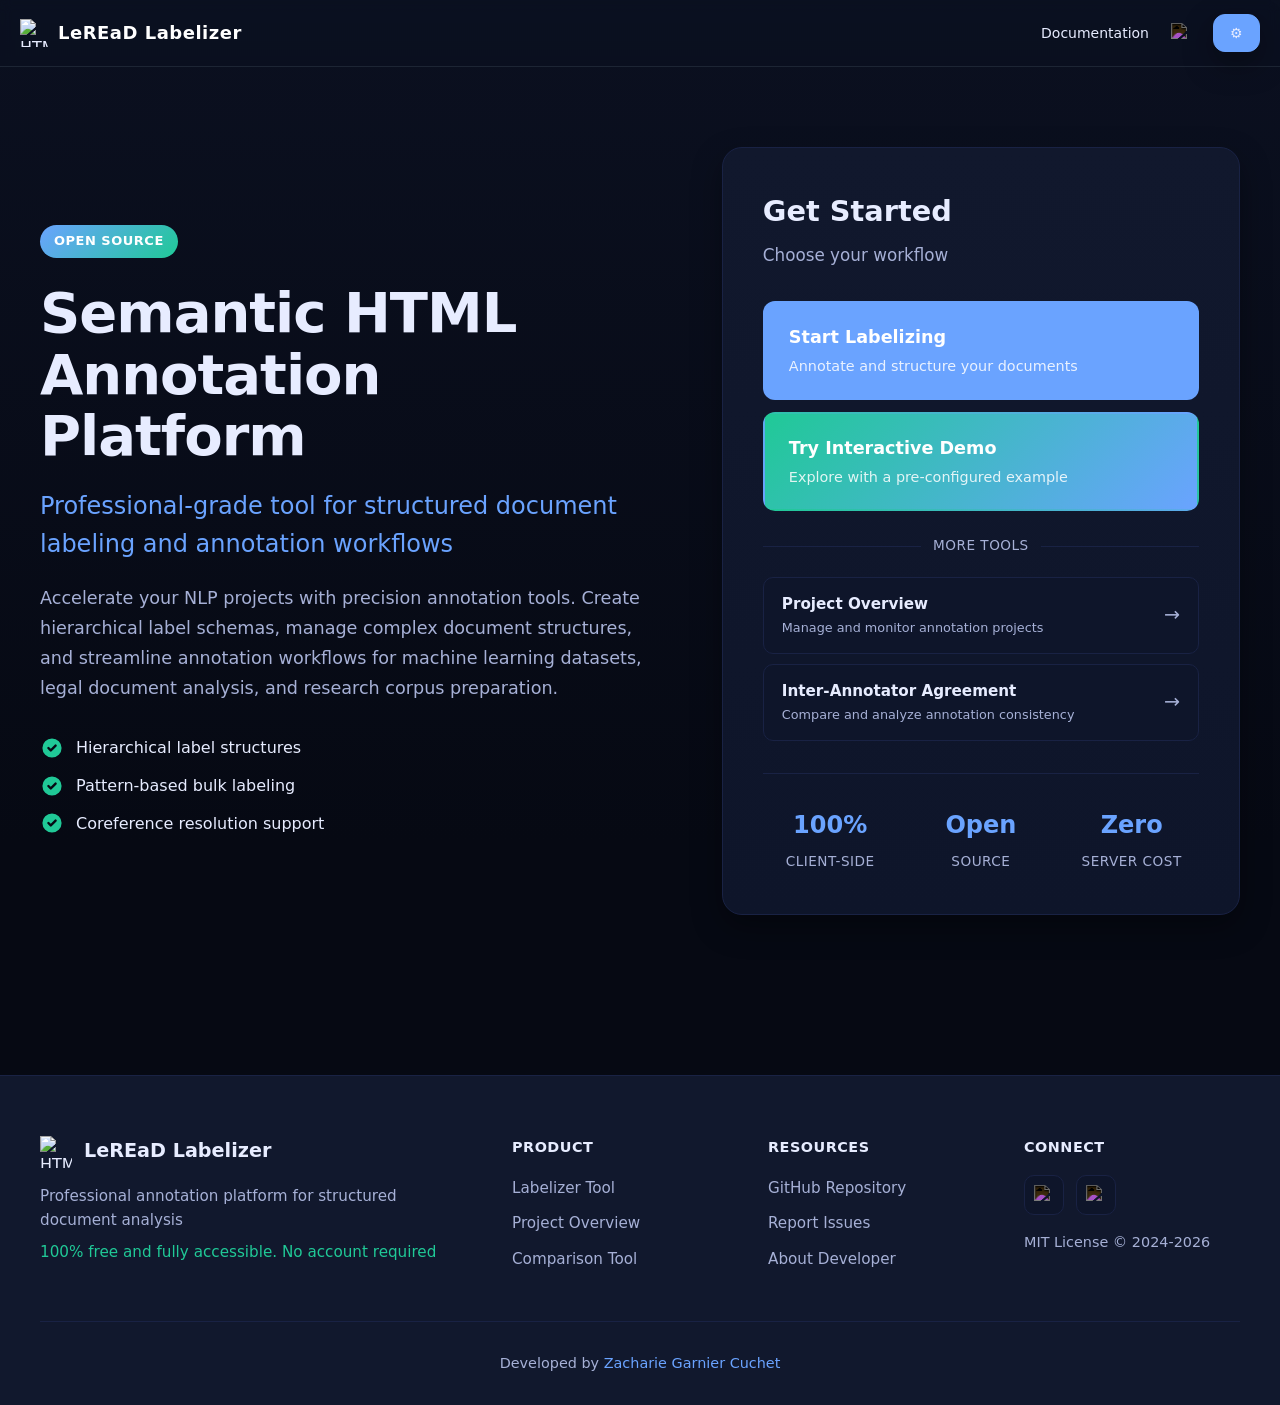
==== index.html @ 92090426 "HTMLLabelizer -> LeREaDLabelizer" ====
<!DOCTYPE html>
<html lang="en">
<head>
  <meta charset="UTF-8">
  <meta name="viewport" content="width=device-width, initial-scale=1.0">
  <title>LeREaD Labelizer - Semantic HTML Annotation Platform</title>
  <link rel="icon" type="image/png" href="assets/favicon.png">
  <style>
    :root {
      --bg: #0b1020;
      --muted: #1a2238;
      --card: #11182d;
      --card-2: #0e152a;
      --text: #e7ecff;
      --text-rgb: 231, 236, 255;
      --sub: #a6b0d6;
      --accent: #6aa3ff;
      --accent-2: #20c997;
      --danger: #ff6b6b;
      --warning: #ffd43b;
      --shadow: 0 12px 30px rgba(0,0,0,.35);
      --border: #192244;
      --hover: #1e2a49;
    }

    :root[data-theme="light"] {
      --bg: #f5f7fa;
      --muted: #e8ecf0;
      --card: #f0f4f8;
      --card-2: #e2e8f0;
      --text: #1a1a1a;
      --text-rgb: 26, 26, 26;
      --sub: #4a5568;
      --accent: #1a73e8;
      --accent-2: #137333;
      --danger: #d93025;
      --warning: #f9ab00;
      --shadow: 0 4px 12px rgba(0,0,0,.08);
      --border: #cbd5e0;
      --hover: #e2e8f0;
    }

    * {
      margin: 0;
      padding: 0;
      box-sizing: border-box;
    }

    body {
      font-family: ui-sans-serif, system-ui, -apple-system, 'Segoe UI', Roboto, Helvetica, Arial, sans-serif;
      background: linear-gradient(180deg, var(--bg), #060913 60%);
      color: var(--text);
      line-height: 1.6;
      transition: background 0.3s ease, color 0.3s ease;
      min-height: 100vh;
      display: flex;
      flex-direction: column;
    }

    :root[data-theme="light"] body {
      background: linear-gradient(180deg, var(--bg), #e8ecf0 60%);
    }

    .app-header {
      position: sticky;
      top: 0;
      z-index: 10;
      display: flex;
      align-items: center;
      gap: 16px;
      padding: 14px 20px;
      background: rgba(11,16,32,.75);
      backdrop-filter: blur(6px);
      border-bottom: 1px solid rgba(42, 52, 65, 0.6);
    }

    :root[data-theme="light"] .app-header {
      background: rgba(11,16,32,.65);
      border-bottom: 1px solid rgba(58, 68, 81, 0.4);
    }

    .brand {
      display: flex;
      align-items: center;
      gap: 10px;
      margin-right: auto;
    }

    .logo-img {
      width: 28px;
      height: 28px;
    }

    .brand h1 {
      margin: 0;
      font-size: 18px;
      letter-spacing: 0.5px;
      font-weight: 600;
      color: #ffffff !important;
    }

    .controls {
      display: flex;
      align-items: center;
      gap: 16px;
    }

    .nav-link {
      color: #e7ecff;
      text-decoration: none;
      font-size: 14px;
      font-weight: 500;
      transition: color 0.2s ease;
    }

    .nav-link:hover {
      color: #6aa3ff;
    }

    .github-link {
      display: flex;
      align-items: center;
      padding: 6px;
      border-radius: 8px;
      transition: background 0.2s ease;
    }

    .github-link:hover {
      background: rgba(255,255,255,0.1);
    }

    .github-icon {
      width: 20px;
      height: 20px;
      filter: invert(1);
    }

    :root[data-theme="light"] .github-icon {
      filter: invert(0);
    }

    button {
      border: 1px solid var(--hover);
      background: var(--muted);
      color: var(--text);
      padding: 10px 16px;
      border-radius: 12px;
      cursor: pointer;
      box-shadow: var(--shadow);
      font-size: 14px;
      font-weight: 500;
      transition: all 0.2s ease;
    }

    button:hover {
      filter: brightness(1.15);
      background: var(--hover);
    }

    .app-header button {
      background: #152043 !important;
      border: 1px solid #1e2a49 !important;
      color: #e7ecff !important;
    }

    .app-header button:hover {
      background: #1e2a49 !important;
      border-color: #6aa3ff !important;
    }

    .app-header .settings-btn {
      background: #6aa3ff !important;
      border: 1px solid #6aa3ff !important;
    }

    .app-header .settings-btn:hover {
      background: #20c997 !important;
      border-color: #20c997 !important;
    }

    .main-content {
      flex: 1;
      padding: 80px 40px;
      max-width: 1400px;
      width: 100%;
      margin: 0 auto;
    }

    .hero-container {
      display: grid;
      grid-template-columns: 1.2fr 1fr;
      gap: 60px;
      align-items: center;
    }

    .hero-left {
      animation: fadeInLeft 0.8s ease-out;
    }

    @keyframes fadeInLeft {
      from {
        opacity: 0;
        transform: translateX(-30px);
      }
      to {
        opacity: 1;
        transform: translateX(0);
      }
    }

    .hero-badge {
      display: inline-block;
      padding: 6px 14px;
      background: linear-gradient(135deg, var(--accent), var(--accent-2));
      color: white;
      border-radius: 20px;
      font-size: 13px;
      font-weight: 600;
      margin-bottom: 24px;
      text-transform: uppercase;
      letter-spacing: 0.5px;
    }

    .hero-title {
      font-size: 3.5rem;
      font-weight: 800;
      line-height: 1.1;
      margin-bottom: 20px;
      color: var(--text);
      letter-spacing: -1px;
    }

    .hero-subtitle {
      font-size: 1.5rem;
      color: var(--accent);
      margin-bottom: 20px;
      font-weight: 500;
    }

    .hero-description {
      font-size: 1.1rem;
      color: var(--sub);
      line-height: 1.7;
      margin-bottom: 32px;
    }

    .feature-list {
      display: flex;
      flex-direction: column;
      gap: 12px;
    }

    .feature-item {
      display: flex;
      align-items: center;
      gap: 12px;
      color: var(--text);
      font-size: 1rem;
    }

    .feature-icon {
      width: 24px;
      height: 24px;
      color: var(--accent-2);
      flex-shrink: 0;
    }

    .hero-right {
      animation: fadeInRight 0.8s ease-out;
    }

    @keyframes fadeInRight {
      from {
        opacity: 0;
        transform: translateX(30px);
      }
      to {
        opacity: 1;
        transform: translateX(0);
      }
    }

    .cta-card {
      background: linear-gradient(180deg, var(--card), var(--card-2));
      border: 1px solid var(--border);
      border-radius: 20px;
      padding: 40px;
      box-shadow: var(--shadow);
    }

    .cta-card h3 {
      font-size: 1.8rem;
      margin-bottom: 8px;
      color: var(--text);
    }

    .cta-card > p {
      color: var(--sub);
      margin-bottom: 32px;
      font-size: 1.05rem;
    }

    .cta-buttons-wrapper {
      display: flex;
      flex-direction: column;
      gap: 12px;
      margin-bottom: 24px;
    }

    .cta-button {
      display: flex;
      flex-direction: column;
      padding: 20px 24px;
      border-radius: 12px;
      text-decoration: none;
      transition: all 0.3s ease;
      border: 2px solid transparent;
    }

    .cta-button.primary {
      background: var(--accent);
      color: white;
    }

    .cta-button.primary:hover {
      background: #5a91e6;
      transform: translateY(-2px);
      box-shadow: 0 8px 20px rgba(106, 163, 255, 0.4);
    }

    .cta-button.secondary {
      background: linear-gradient(135deg, var(--accent-2), var(--accent));
      color: white;
      border-color: transparent;
    }

    .cta-button.secondary:hover {
      filter: brightness(1.1);
      transform: translateY(-2px);
      box-shadow: 0 8px 20px rgba(32, 201, 151, 0.3);
    }

    .button-text {
      font-size: 1.1rem;
      font-weight: 600;
      margin-bottom: 4px;
    }

    .button-description {
      font-size: 0.9rem;
      opacity: 0.85;
    }

    .cta-divider {
      display: flex;
      align-items: center;
      gap: 12px;
      margin: 20px 0;
      color: var(--sub);
      font-size: 0.85rem;
      text-transform: uppercase;
      letter-spacing: 0.5px;
    }

    .cta-divider::before,
    .cta-divider::after {
      content: '';
      flex: 1;
      height: 1px;
      background: var(--border);
    }

    .secondary-tools {
      display: flex;
      flex-direction: column;
      gap: 10px;
    }

    .tool-link {
      display: flex;
      align-items: center;
      justify-content: space-between;
      padding: 14px 18px;
      background: var(--card-2);
      border: 1px solid var(--border);
      border-radius: 10px;
      text-decoration: none;
      color: var(--text);
      transition: all 0.2s ease;
    }

    .tool-link:hover {
      border-color: var(--accent);
      background: var(--hover);
      transform: translateX(4px);
    }

    .tool-link-text {
      display: flex;
      flex-direction: column;
      gap: 2px;
    }

    .tool-link-title {
      font-size: 0.95rem;
      font-weight: 600;
      color: var(--text);
    }

    .tool-link-desc {
      font-size: 0.8rem;
      color: var(--sub);
    }

    .tool-link-icon {
      font-size: 1.2rem;
      color: var(--sub);
      transition: transform 0.2s ease;
    }

    .tool-link:hover .tool-link-icon {
      transform: translateX(4px);
      color: var(--accent);
    }

    .stats-row {
      display: grid;
      grid-template-columns: repeat(3, 1fr);
      gap: 16px;
      margin-top: 32px;
      padding-top: 32px;
      border-top: 1px solid var(--border);
    }

    .stat {
      text-align: center;
    }

    .stat-value {
      display: block;
      font-size: 1.5rem;
      font-weight: 700;
      color: var(--accent);
      margin-bottom: 4px;
    }

    .stat-label {
      font-size: 0.85rem;
      color: var(--sub);
      text-transform: uppercase;
      letter-spacing: 0.5px;
    }

    .site-footer {
      background: var(--card);
      border-top: 1px solid var(--border);
      padding: 60px 40px 30px;
      margin-top: 80px;
    }

    .footer-content {
      max-width: 1400px;
      margin: 0 auto;
      display: grid;
      grid-template-columns: 2fr 1fr 1fr 1fr;
      gap: 40px;
      margin-bottom: 40px;
    }

    .footer-brand {
      display: flex;
      align-items: center;
      gap: 12px;
      margin-bottom: 16px;
    }

    .footer-logo {
      width: 32px;
      height: 32px;
    }

    .footer-brand span {
      font-size: 1.2rem;
      font-weight: 600;
      color: var(--text);
    }

    .footer-tagline {
      color: var(--sub);
      font-size: 0.95rem;
      line-height: 1.6;
    }

    .footer-section h4 {
      font-size: 0.9rem;
      font-weight: 600;
      color: var(--text);
      margin-bottom: 16px;
      text-transform: uppercase;
      letter-spacing: 0.5px;
    }

    .footer-section ul {
      list-style: none;
    }

    .footer-section ul li {
      margin-bottom: 10px;
    }

    .footer-section ul li a {
      color: var(--sub);
      text-decoration: none;
      font-size: 0.95rem;
      transition: color 0.2s ease;
    }

    .footer-section ul li a:hover {
      color: var(--accent);
    }

    .social-links {
      display: flex;
      gap: 12px;
      margin-bottom: 16px;
    }

    .social-link {
      width: 40px;
      height: 40px;
      background: var(--card-2);
      border: 1px solid var(--border);
      border-radius: 10px;
      display: flex;
      align-items: center;
      justify-content: center;
      transition: all 0.2s ease;
    }

    .social-link:hover {
      background: var(--hover);
      border-color: var(--accent);
    }

    .social-icon {
      width: 20px;
      height: 20px;
      filter: invert(1);
    }

    :root[data-theme="light"] .social-icon {
      filter: invert(0);
    }

    .footer-license {
      color: var(--sub);
      font-size: 0.9rem;
    }

    .footer-bottom {
      max-width: 1400px;
      margin: 0 auto;
      padding-top: 30px;
      border-top: 1px solid var(--border);
      text-align: center;
      color: var(--sub);
      font-size: 0.9rem;
    }

    .footer-bottom a {
      color: var(--accent);
      text-decoration: none;
    }

    .footer-bottom a:hover {
      color: var(--accent-2);
    }

    /* Settings Modal */
    .settings-modal {
      position: fixed;
      top: 0;
      left: 0;
      width: 100%;
      height: 100%;
      z-index: 2000;
      display: flex;
      align-items: center;
      justify-content: center;
    }

    .settings-modal.hidden {
      display: none;
    }

    .settings-overlay {
      position: absolute;
      top: 0;
      left: 0;
      width: 100%;
      height: 100%;
      background: rgba(0, 0, 0, 0.5);
      backdrop-filter: blur(4px);
    }

    .settings-content {
      position: relative;
      background: var(--card);
      border: 1px solid var(--border);
      border-radius: 16px;
      box-shadow: var(--shadow);
      width: 90%;
      max-width: 500px;
      max-height: 80vh;
      overflow-y: auto;
      animation: modalSlideIn 0.3s ease-out;
    }

    @keyframes modalSlideIn {
      from { 
        opacity: 0; 
        transform: translateY(-30px) scale(0.95); 
      }
      to { 
        opacity: 1; 
        transform: translateY(0) scale(1); 
      }
    }

    .settings-header {
      display: flex;
      align-items: center;
      justify-content: space-between;
      padding: 20px 24px;
      border-bottom: 1px solid var(--border);
      background: rgba(255,255,255,.03);
    }

    .settings-header h3 {
      margin: 0;
      font-size: 18px;
      font-weight: 600;
      color: var(--text);
    }

    .settings-close-btn {
      background: none !important;
      border: none !important;
      color: var(--sub) !important;
      font-size: 24px !important;
      cursor: pointer !important;
      width: 32px !important;
      height: 32px !important;
      display: flex !important;
      align-items: center !important;
      justify-content: center !important;
      border-radius: 8px !important;
      padding: 0 !important;
      box-shadow: none !important;
    }

    .settings-close-btn:hover {
      background: var(--hover) !important;
      color: var(--text) !important;
      filter: none !important;
    }

    .settings-body {
      padding: 24px;
    }

    .setting-group h4 {
      margin: 0 0 16px 0;
      font-size: 16px;
      font-weight: 600;
      color: var(--text);
    }

    .theme-toggle-container {
      display: flex;
      align-items: center;
      justify-content: center;
      gap: 16px;
    }

    .theme-toggle {
      position: relative;
      display: inline-block;
      width: 280px;
      height: 50px;
      cursor: pointer;
    }

    .theme-toggle input {
      opacity: 0;
      width: 0;
      height: 0;
    }

    .theme-slider {
      position: absolute;
      top: 0;
      left: 0;
      right: 0;
      bottom: 0;
      background: linear-gradient(90deg, #1a1a2e 0%, #16213e 100%);
      border: 2px solid var(--border);
      transition: all 0.4s;
      border-radius: 25px;
    }

    .theme-slider:before {
      position: absolute;
      content: "";
      height: 38px;
      width: 80px;
      left: 4px;
      bottom: 4px;
      background: linear-gradient(135deg, #6aa3ff, #4c7ce5);
      transition: all 0.4s;
      border-radius: 19px;
      box-shadow: 0 2px 8px rgba(0,0,0,0.3);
    }

    .theme-toggle input:checked + .theme-slider {
      background: linear-gradient(90deg, #f0f4f8 0%, #ffffff 100%);
      border-color: #dadce0;
    }

    .theme-toggle input:checked + .theme-slider:before {
      transform: translateX(188px);
      background: linear-gradient(135deg, #1a73e8, #137333);
    }

    .theme-labels {
      position: absolute;
      top: 50%;
      left: 0;
      right: 0;
      transform: translateY(-50%);
      display: flex;
      justify-content: space-between;
      padding: 0 20px;
      pointer-events: none;
    }

    .theme-label-dark, .theme-label-light {
      font-size: 14px;
      font-weight: 500;
      transition: all 0.4s;
    }

    .theme-icon {
      width: 0.9em;
      height: 0.9em;
      vertical-align: middle;
      margin-right: 0.3em;
    }

    .theme-label-dark {
      color: #e7ecff;
    }

    .theme-label-light {
      color: #5f6368;
    }

    .theme-toggle input:checked ~ .theme-labels .theme-label-dark {
      color: #9aa0a6;
    }

    .theme-toggle input:checked ~ .theme-labels .theme-label-light {
      color: #1a1a1a;
    }

    @media (max-width: 1200px) {
      .hero-container {
        gap: 50px;
      }

      .cta-card {
        padding: 32px 28px;
      }

      .button-text {
        font-size: 1rem;
      }

      .button-description {
        font-size: 0.85rem;
      }
    }

    @media (max-width: 1024px) {
      .hero-container {
        grid-template-columns: 1fr;
        gap: 40px;
      }

      .hero-title {
        font-size: 2.5rem;
      }

      .footer-content {
        grid-template-columns: 1fr 1fr;
      }

      .stats-row {
        grid-template-columns: repeat(3, 1fr);
        gap: 12px;
      }

      .stat-value {
        font-size: 1.3rem;
      }

      .stat-label {
        font-size: 0.8rem;
      }
    }

    @media (max-width: 768px) {
      .main-content {
        padding: 40px 20px;
      }

      .hero-title {
        font-size: 2rem;
      }

      .cta-card {
        padding: 30px 20px;
      }

      .cta-card h3 {
        font-size: 1.5rem;
      }

      .footer-content {
        grid-template-columns: 1fr;
        gap: 30px;
      }

      .site-footer {
        padding: 40px 20px 20px;
      }

      .stats-row {
        gap: 10px;
      }
    }
  </style>
</head>
<body>
  <div class="app-header">
    <div class="brand">
      <img src="assets/favicon.png" alt="HTML Labelizer" class="logo-img">
      <h1>LeREaD Labelizer</h1>
    </div>
    <div class="controls">
      <a href="docs/index.html" class="nav-link">Documentation</a>
      <a href="https://github.com/zachariegarniercuchet/LeREaDLabelizer" target="_blank" class="github-link" title="View on GitHub">
        <img src="assets/github-mark.svg" alt="GitHub" class="github-icon">
      </a>
      <button id="settings-btn" class="settings-btn" title="Settings">⚙</button>
    </div>
  </div>

  <div class="main-content">
    <div class="hero-container">
      <div class="hero-left">
        <div class="hero-badge">Open Source</div>
        <h1 class="hero-title">Semantic HTML Annotation Platform</h1>
        <p class="hero-subtitle">Professional-grade tool for structured document labeling and annotation workflows</p>
        <p class="hero-description">
          Accelerate your NLP projects with precision annotation tools. Create hierarchical label schemas, 
          manage complex document structures, and streamline annotation workflows for machine learning datasets, 
          legal document analysis, and research corpus preparation.
        </p>
        <div class="feature-list">
          <div class="feature-item">
            <svg class="feature-icon" viewBox="0 0 20 20" fill="currentColor">
              <path fill-rule="evenodd" d="M10 18a8 8 0 100-16 8 8 0 000 16zm3.707-9.293a1 1 0 00-1.414-1.414L9 10.586 7.707 9.293a1 1 0 00-1.414 1.414l2 2a1 1 0 001.414 0l4-4z" clip-rule="evenodd"/>
            </svg>
            <span>Hierarchical label structures</span>
          </div>
          <div class="feature-item">
            <svg class="feature-icon" viewBox="0 0 20 20" fill="currentColor">
              <path fill-rule="evenodd" d="M10 18a8 8 0 100-16 8 8 0 000 16zm3.707-9.293a1 1 0 00-1.414-1.414L9 10.586 7.707 9.293a1 1 0 00-1.414 1.414l2 2a1 1 0 001.414 0l4-4z" clip-rule="evenodd"/>
            </svg>
            <span>Pattern-based bulk labeling</span>
          </div>
          <div class="feature-item">
            <svg class="feature-icon" viewBox="0 0 20 20" fill="currentColor">
              <path fill-rule="evenodd" d="M10 18a8 8 0 100-16 8 8 0 000 16zm3.707-9.293a1 1 0 00-1.414-1.414L9 10.586 7.707 9.293a1 1 0 00-1.414 1.414l2 2a1 1 0 001.414 0l4-4z" clip-rule="evenodd"/>
            </svg>
            <span>Coreference resolution support</span>
          </div>
        </div>
      </div>
      
      <div class="hero-right">
        <div class="cta-card">
          <h3>Get Started</h3>
          <p>Choose your workflow</p>
          
          <div class="cta-buttons-wrapper">
            <a href="labelizer/index.html" class="cta-button primary">
              <span class="button-text">Start Labelizing</span>
              <span class="button-description">Annotate and structure your documents</span>
            </a>
            
            <a href="labelizer/index.html?demo=true" class="cta-button secondary">
              <span class="button-text">Try Interactive Demo</span>
              <span class="button-description">Explore with a pre-configured example</span>
            </a>
          </div>

          <div class="cta-divider">More Tools</div>

          <div class="secondary-tools">
            <a href="project-overview/index.html" class="tool-link">
              <div class="tool-link-text">
                <span class="tool-link-title">Project Overview</span>
                <span class="tool-link-desc">Manage and monitor annotation projects</span>
              </div>
              <span class="tool-link-icon">→</span>
            </a>
            
            <a href="comparison/index.html" class="tool-link">
              <div class="tool-link-text">
                <span class="tool-link-title">Inter-Annotator Agreement</span>
                <span class="tool-link-desc">Compare and analyze annotation consistency</span>
              </div>
              <span class="tool-link-icon">→</span>
            </a>
          </div>
          
          <div class="stats-row">
            <div class="stat">
              <span class="stat-value">100%</span>
              <span class="stat-label">Client-side</span>
            </div>
            <div class="stat">
              <span class="stat-value">Open</span>
              <span class="stat-label">Source</span>
            </div>
            <div class="stat">
              <span class="stat-value">Zero</span>
              <span class="stat-label">Server Cost</span>
            </div>
          </div>
        </div>
      </div>
    </div>
  </div>

  <footer class="site-footer">
    <div class="footer-content">
      <div class="footer-section">
        <div class="footer-brand">
          <img src="assets/favicon.png" alt="HTML Labelizer" class="footer-logo">
          <span>LeREaD Labelizer</span>
        </div>
        <p class="footer-tagline">Professional annotation platform for structured document analysis</p>
        <p class="footer-tagline" style="font-size: 0.95rem; color: var(--accent-2); margin-top: 8px;">100% free and fully accessible. No account required</p>
      </div>
      
      <div class="footer-section">
        <h4>Product</h4>
        <ul>
          <li><a href="labelizer/index.html">Labelizer Tool</a></li>
          <li><a href="project-overview/index.html">Project Overview</a></li>
          <li><a href="comparison/index.html">Comparison Tool</a></li>
        </ul>
      </div>
      
      <div class="footer-section">
        <h4>Resources</h4>
        <ul>
          <li><a href="https://github.com/zachariegarniercuchet/LeREaDLabelizer" target="_blank">GitHub Repository</a></li>
          <li><a href="https://github.com/zachariegarniercuchet/LeREaDLabelizer/issues" target="_blank">Report Issues</a></li>
          <li><a href="https://zachariegarniercuchet.github.io/" target="_blank">About Developer</a></li>
        </ul>
      </div>
      
      <div class="footer-section">
        <h4>Connect</h4>
        <div class="social-links">
          <a href="https://zachariegarniercuchet.github.io/" target="_blank" class="social-link" title="Personal Website">
            <img src="assets/mortarboard.png" alt="Personal Website" class="social-icon">
          </a>
          <a href="https://github.com/zachariegarniercuchet" target="_blank" class="social-link" title="GitHub">
            <img src="assets/github-mark.svg" alt="GitHub" class="social-icon">
          </a>
        </div>
        <p class="footer-license">MIT License © 2024-2026</p>
      </div>
    </div>
    
    <div class="footer-bottom">
      <p>Developed by <a href="https://github.com/zachariegarniercuchet" target="_blank">Zacharie Garnier Cuchet</a></p>
    </div>
  </footer>

  <!-- Settings Modal -->
  <div class="settings-modal hidden" id="settings-modal">
    <div class="settings-overlay" id="settings-overlay"></div>
    <div class="settings-content">
      <div class="settings-header">
        <h3>Settings</h3>
        <button class="settings-close-btn" id="settings-close-btn">×</button>
      </div>
      <div class="settings-body">
        <div class="setting-group">
          <h4>Theme</h4>
          <div class="theme-toggle-container">
            <label class="theme-toggle">
              <input type="checkbox" id="theme-toggle" />
              <span class="theme-slider"></span>
              <span class="theme-labels">
                <span class="theme-label-dark"><img src="assets/moon.png" alt="Moon" class="theme-icon"> Dark</span>
                <span class="theme-label-light"><img src="assets/sun.png" alt="Sun" class="theme-icon"> Light</span>
              </span>
            </label>
          </div>
        </div>
      </div>
    </div>
  </div>

  <script>
    const themeToggle = document.getElementById('theme-toggle');
    const settingsBtn = document.getElementById('settings-btn');
    const settingsModal = document.getElementById('settings-modal');
    const settingsOverlay = document.getElementById('settings-overlay');
    const settingsCloseBtn = document.getElementById('settings-close-btn');

    const savedTheme = localStorage.getItem('theme');
    if (savedTheme === 'light') {
      document.documentElement.setAttribute('data-theme', 'light');
      themeToggle.checked = true;
    }

    themeToggle.addEventListener('change', function() {
      if (this.checked) {
        document.documentElement.setAttribute('data-theme', 'light');
        localStorage.setItem('theme', 'light');
      } else {
        document.documentElement.removeAttribute('data-theme');
        localStorage.setItem('theme', 'dark');
      }
    });

    settingsBtn.addEventListener('click', () => {
      settingsModal.classList.remove('hidden');
    });

    settingsOverlay.addEventListener('click', () => {
      settingsModal.classList.add('hidden');
    });

    settingsCloseBtn.addEventListener('click', () => {
      settingsModal.classList.add('hidden');
    });
  </script>
</body>
</html>
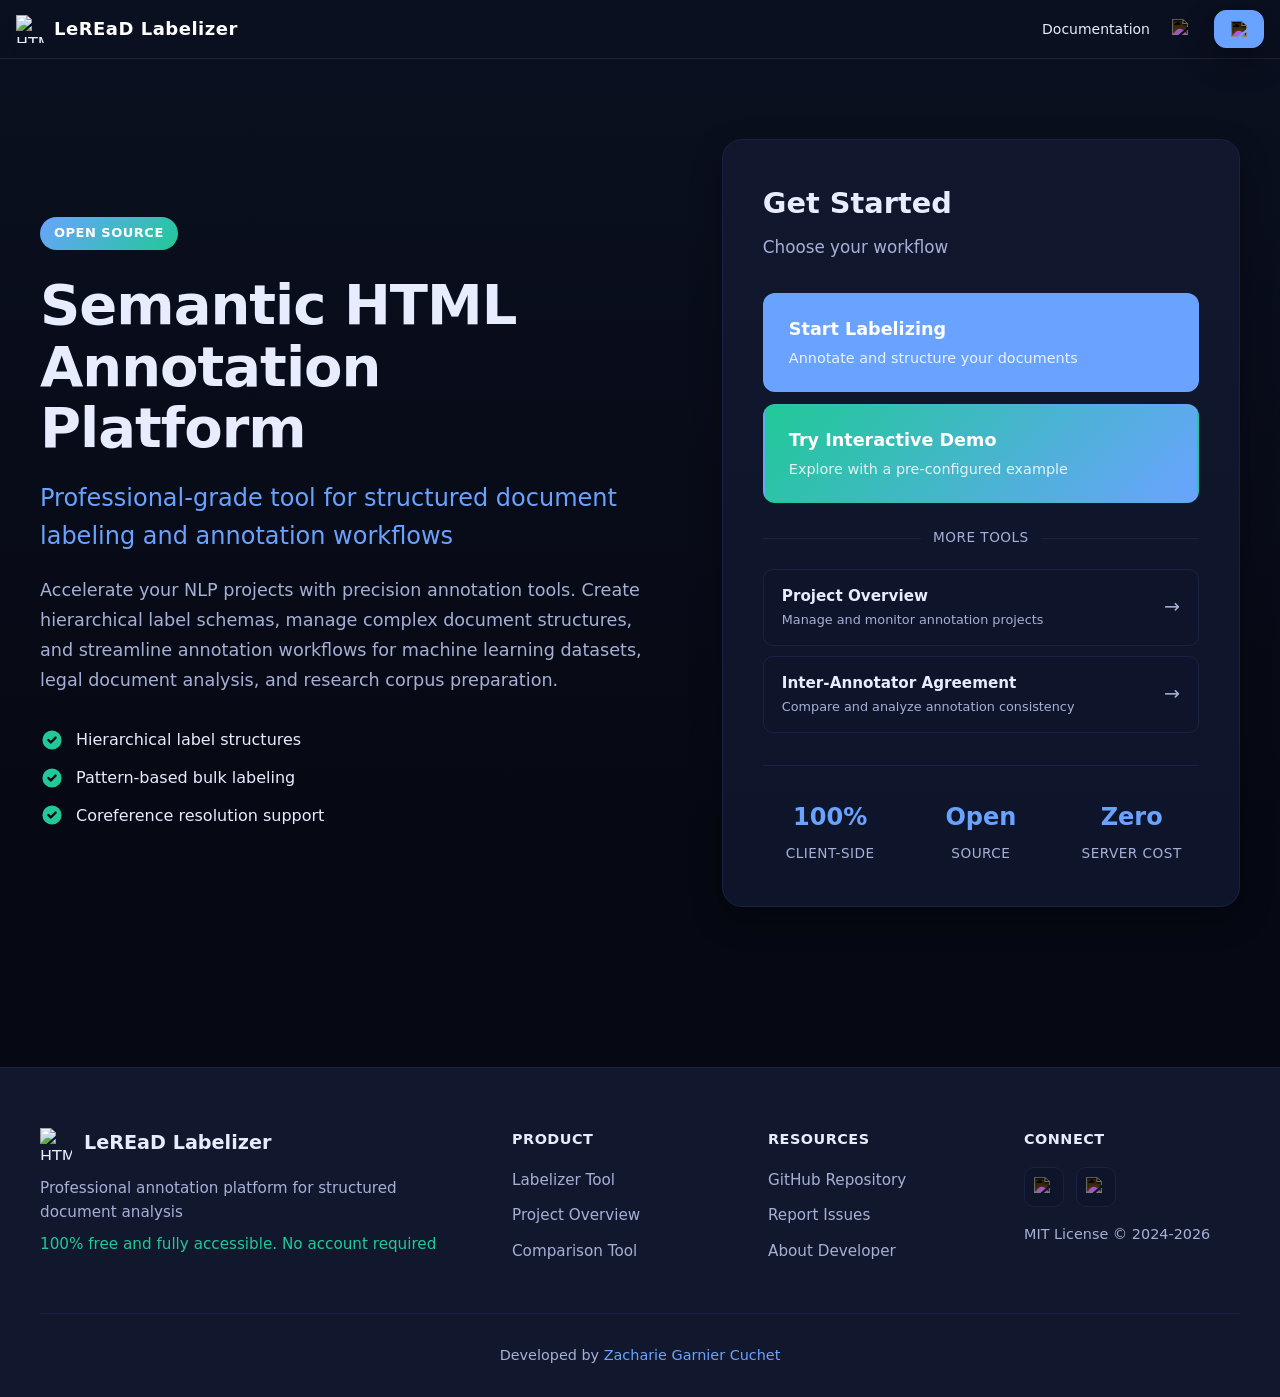
==== commit 5bb14820: "header" ====
--- a/index.html
+++ b/index.html
@@ -68,7 +68,7 @@
       display: flex;
       align-items: center;
       gap: 16px;
-      padding: 14px 20px;
+      padding: 10px 16px;
       background: rgba(11,16,32,.75);
       backdrop-filter: blur(6px);
       border-bottom: 1px solid rgba(42, 52, 65, 0.6);
@@ -176,6 +176,18 @@
     .app-header .settings-btn:hover {
       background: #20c997 !important;
       border-color: #20c997 !important;
+      filter: none !important;
+    }
+
+    .settings-icon {
+      width: 16px;
+      height: 16px;
+      display: block;
+      filter: invert(1) brightness(1.1);
+    }
+
+    :root[data-theme="light"] .settings-icon {
+      filter: invert(0);
     }
 
     .main-content {
@@ -862,7 +874,7 @@
       <a href="https://github.com/zachariegarniercuchet/LeREaDLabelizer" target="_blank" class="github-link" title="View on GitHub">
         <img src="assets/github-mark.svg" alt="GitHub" class="github-icon">
       </a>
-      <button id="settings-btn" class="settings-btn" title="Settings">⚙</button>
+      <button id="settings-btn" class="settings-btn" title="Settings"><img src="assets/setting.png" alt="Settings" class="settings-icon"></button>
     </div>
   </div>
 
